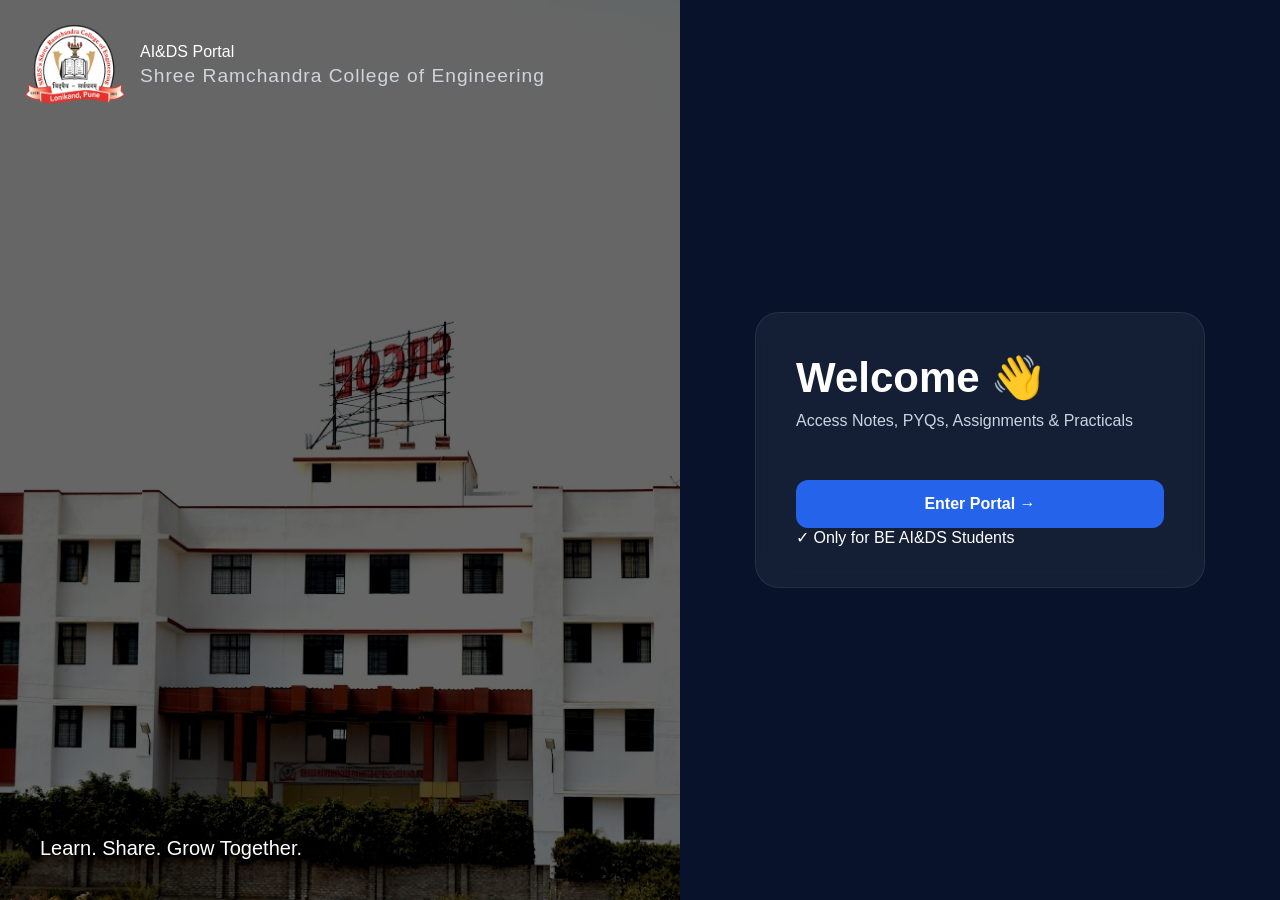
==== index.html @ b2ec7094 "Add files via upload" ====
<!DOCTYPE html>
<html lang="en">
<head>
    <meta charset="UTF-8">
    <meta name="viewport" content="width=device-width, initial-scale=1.0">
    <title>AI&DS Student Portal</title>
    <link rel="stylesheet" href="style.css">
</head>
<body>

    <!-- LEFT SIDE -->
    <div class="left">

        <div class="logo">
            <img src="Logo-1.png" alt="College Logo">

            <div>
                AI&DS Portal

                <div class="small">
                    Shree Ramchandra College of Engineering
                </div>
            </div>
        </div>

        <div class="quote">
            Learn. Share. Grow Together.
        </div>

    </div>

    <!-- RIGHT SIDE -->
    <div class="right">

        <div class="login-box">

            <h1>Welcome 👋</h1>

            <p>Access Notes, PYQs, Assignments & Practicals</p>

            <button onclick="window.location.href='dashboard.html'">
                Enter Portal →
            </button>

            <div class="only">
                ✓ Only for BE AI&DS Students
            </div>

        </div>

    </div>

</body>
</html>
---- style.css ----
*{
margin:0;
padding:0;
box-sizing:border-box;
font-family:'Segoe UI',sans-serif;
}

body{
height:100vh;
display:flex;
background:#08132b;
color:white;
}

/* LEFT SIDE */

.left{
flex:1;


background:
linear-gradient(
    rgba(0,0,0,0.60),
    rgba(0,0,0,0.60)
),
url("srcoe.jpg");

background-size:cover;
background-position:center;
position:relative;


}

.logo{
position:absolute;
top:25px;
left:25px;


display:flex;
align-items:center;
gap:15px;


}

.logo img{
    width:100px;
    height:80px;
}

.logo-text{
display:flex;
flex-direction:column;
}

.logo-title{
    font-size:50px;
    font-weight:700;
}

.small{
font-size:larger;
color:#d1d5db;
margin-top:4px;
letter-spacing:1px;
}

.quote{
position:absolute;
bottom:40px;
left:40px;
font-size:20px;
font-weight:500;
}

/* RIGHT SIDE */

.right{
width:600px;


display:flex;
justify-content:center;
align-items:center;

padding:40px;


}

.login-box{
width:100%;
max-width:450px;


background:rgba(255,255,255,0.05);
backdrop-filter:blur(15px);

border:1px solid rgba(255,255,255,0.08);
border-radius:24px;

padding:40px;


}

.login-box h1{
font-size:42px;
margin-bottom:10px;
}

.login-box p{
color:#cbd5e1;
margin-bottom:25px;
}

label{
display:block;
margin-top:15px;
margin-bottom:8px;
}

input{
width:100%;
padding:15px;

border:none;
outline:none;

border-radius:12px;

background:#132341;
color:white;
font-size:15px;


}

input::placeholder{
color:#94a3b8;
}

button{
width:100%;
margin-top:25px;
padding:15px;


border:none;
border-radius:12px;

background:#2563eb;
color:white;

font-size:16px;
font-weight:600;

cursor:pointer;
transition:0.3s;


}

button:hover

.only{
text-align:center;
margin-top:18px;
color:#4ade80;
font-size:14px;
}
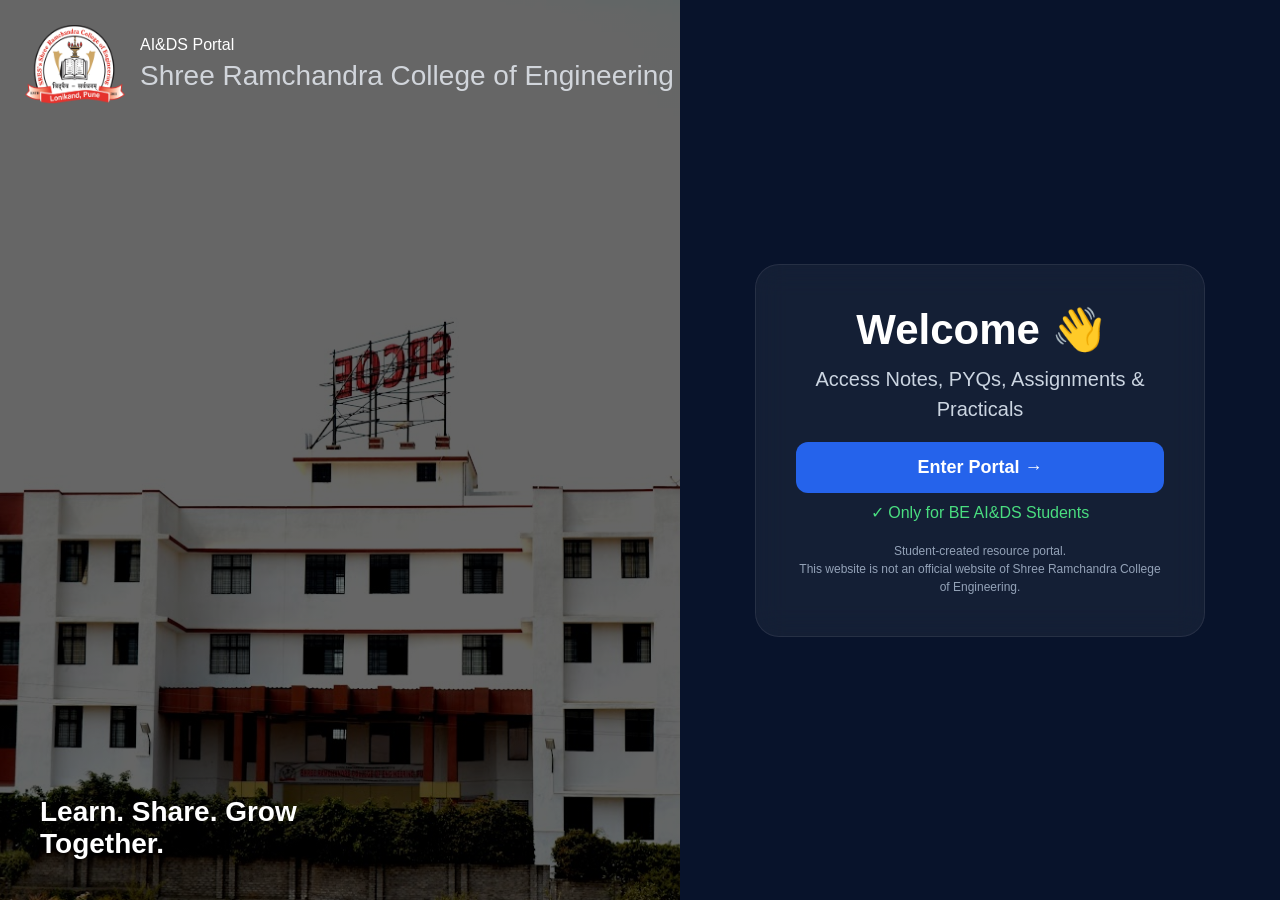
==== commit f946c52f: "Update index.html" ====
--- a/index.html
+++ b/index.html
@@ -46,9 +46,14 @@
                 ✓ Only for BE AI&DS Students
             </div>
 
+             <div class="disclaimer">
+               Student-created resource portal.<br>
+               This website is not an official website of Shree Ramchandra College of Engineering.
+            </div>
+
         </div>
 
     </div>
 
 </body>
-</html>+</html>
--- a/style.css
+++ b/style.css
@@ -1,48 +1,43 @@
 *{
-margin:0;
-padding:0;
-box-sizing:border-box;
-font-family:'Segoe UI',sans-serif;
+    margin:0;
+    padding:0;
+    box-sizing:border-box;
+    font-family:'Segoe UI',sans-serif;
 }
 
 body{
-height:100vh;
-display:flex;
-background:#08132b;
-color:white;
+    min-height:100vh;
+    display:flex;
+    background:#08132b;
+    color:white;
 }
 
 /* LEFT SIDE */
 
 .left{
-flex:1;
+    flex:1;
 
+    background:
+    linear-gradient(
+        rgba(0,0,0,0.60),
+        rgba(0,0,0,0.60)
+    ),
+    url("srcoe.jpg");
 
-background:
-linear-gradient(
-    rgba(0,0,0,0.60),
-    rgba(0,0,0,0.60)
-),
-url("srcoe.jpg");
+    background-size:cover;
+    background-position:center;
 
-background-size:cover;
-background-position:center;
-position:relative;
-
-
+    position:relative;
 }
 
 .logo{
-position:absolute;
-top:25px;
-left:25px;
+    position:absolute;
+    top:25px;
+    left:25px;
 
-
-display:flex;
-align-items:center;
-gap:15px;
-
-
+    display:flex;
+    align-items:center;
+    gap:15px;
 }
 
 .logo img{
@@ -50,127 +45,155 @@
     height:80px;
 }
 
-.logo-text{
-display:flex;
-flex-direction:column;
-}
-
-.logo-title{
-    font-size:50px;
-    font-weight:700;
-}
-
 .small{
-font-size:larger;
-color:#d1d5db;
-margin-top:4px;
-letter-spacing:1px;
+    font-size:28px;
+    color:#d1d5db;
+    margin-top:4px;
+    line-height:1.3;
 }
 
 .quote{
-position:absolute;
-bottom:40px;
-left:40px;
-font-size:20px;
-font-weight:500;
+    position:absolute;
+    bottom:40px;
+    left:40px;
+
+    font-size:28px;
+    font-weight:600;
+    max-width:350px;
 }
 
 /* RIGHT SIDE */
 
 .right{
-width:600px;
+    width:600px;
 
+    display:flex;
+    justify-content:center;
+    align-items:center;
 
-display:flex;
-justify-content:center;
-align-items:center;
-
-padding:40px;
-
-
+    padding:40px;
 }
 
 .login-box{
-width:100%;
-max-width:450px;
+    width:100%;
+    max-width:450px;
 
+    text-align:center;
 
-background:rgba(255,255,255,0.05);
-backdrop-filter:blur(15px);
+    background:rgba(255,255,255,0.05);
+    backdrop-filter:blur(15px);
 
-border:1px solid rgba(255,255,255,0.08);
-border-radius:24px;
+    border:1px solid rgba(255,255,255,0.08);
+    border-radius:24px;
 
-padding:40px;
-
-
+    padding:40px;
 }
 
 .login-box h1{
-font-size:42px;
-margin-bottom:10px;
+    font-size:42px;
+    margin-bottom:10px;
 }
 
 .login-box p{
-color:#cbd5e1;
-margin-bottom:25px;
-}
-
-label{
-display:block;
-margin-top:15px;
-margin-bottom:8px;
-}
-
-input{
-width:100%;
-padding:15px;
-
-border:none;
-outline:none;
-
-border-radius:12px;
-
-background:#132341;
-color:white;
-font-size:15px;
-
-
-}
-
-input::placeholder{
-color:#94a3b8;
+    color:#cbd5e1;
+    margin-bottom:10px;
+    font-size:20px;
+    line-height:1.5;
 }
 
 button{
-width:100%;
-margin-top:25px;
-padding:15px;
+    width:100%;
+    margin-top:8px;
+    padding:15px;
 
+    border:none;
+    border-radius:12px;
 
-border:none;
-border-radius:12px;
+    background:#2563eb;
+    color:white;
 
-background:#2563eb;
-color:white;
+    font-size:18px;
+    font-weight:600;
 
-font-size:16px;
-font-weight:600;
-
-cursor:pointer;
-transition:0.3s;
-
-
+    cursor:pointer;
+    transition:0.3s;
 }
 
-button:hover
+button:hover{
+    background:#1d4ed8;
+}
 
 .only{
-text-align:center;
-margin-top:18px;
-color:#4ade80;
-font-size:14px;
+    margin-top:10px;
+    color:#4ade80;
+    font-size:16px;
 }
 
+.disclaimer{
+    margin-top:20px;
+    font-size:12px;
+    color:#94a3b8;
+    text-align:center;
+    line-height:1.5;
+}
 
+/* MOBILE */
 
+@media (max-width: 768px){
+
+    body{
+        flex-direction:column;
+        min-height:auto;
+    }
+
+    .left{
+        padding:30px 20px;
+        min-height:auto;
+    }
+
+    .logo{
+        position:static;
+        flex-direction:column;
+        text-align:center;
+        gap:12px;
+    }
+
+    .logo img{
+        width:120px;
+        height:auto;
+    }
+
+    .small{
+        font-size:22px;
+    }
+
+    .quote{
+        position:static;
+        margin-top:35px;
+        text-align:center;
+        font-size:20px;
+        max-width:none;
+    }
+
+    .right{
+        width:100%;
+        padding:20px;
+    }
+
+    .login-box{
+        max-width:100%;
+        padding:30px;
+    }
+
+    .login-box h1{
+        font-size:32px;
+    }
+
+    .login-box p{
+        font-size:18px;
+    }
+
+    button{
+        font-size:16px;
+    }
+}
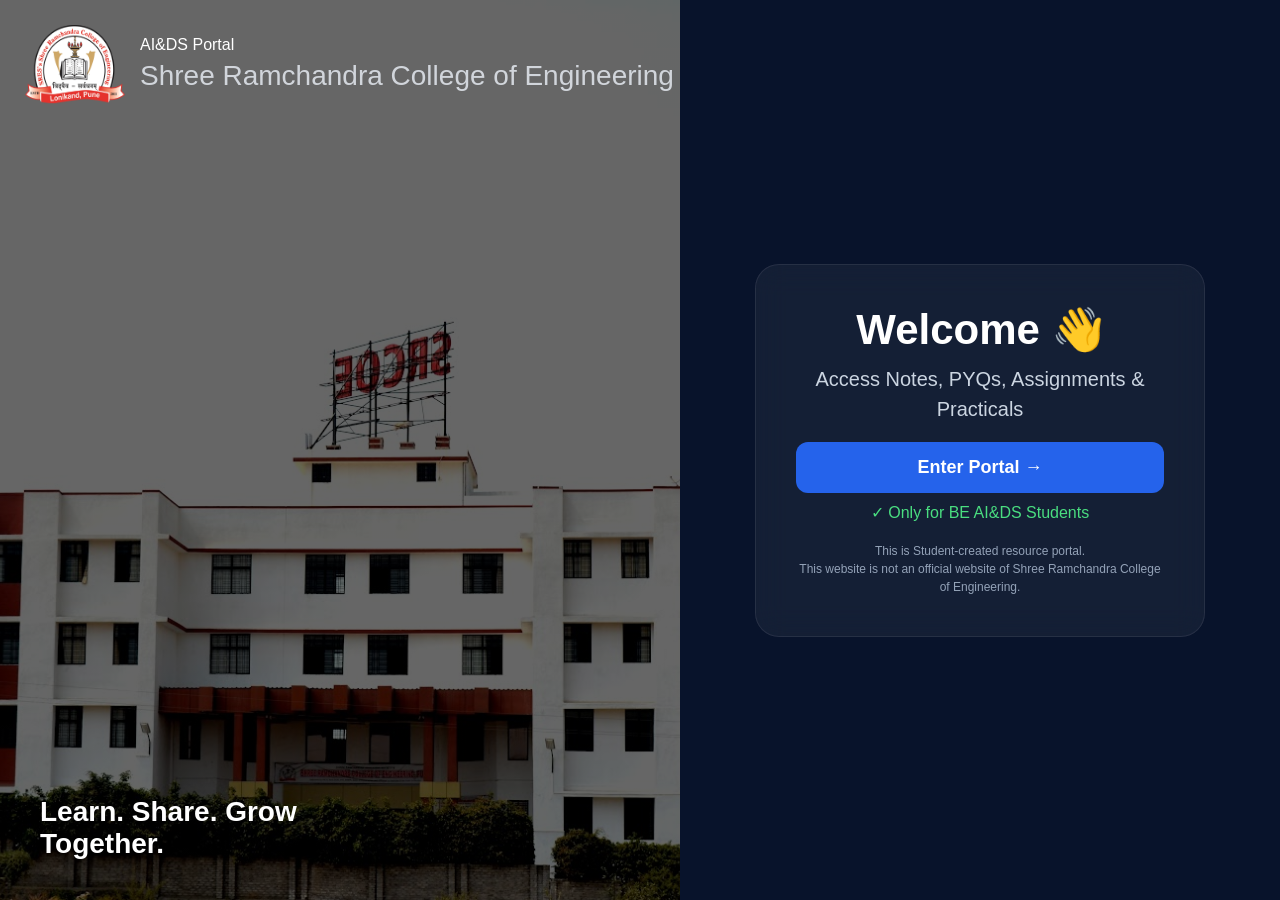
==== commit c8138b34: "Update index.html" ====
--- a/index.html
+++ b/index.html
@@ -47,7 +47,7 @@
             </div>
 
              <div class="disclaimer">
-               Student-created resource portal.<br>
+               This is Student-created resource portal.<br>
                This website is not an official website of Shree Ramchandra College of Engineering.
             </div>
 
